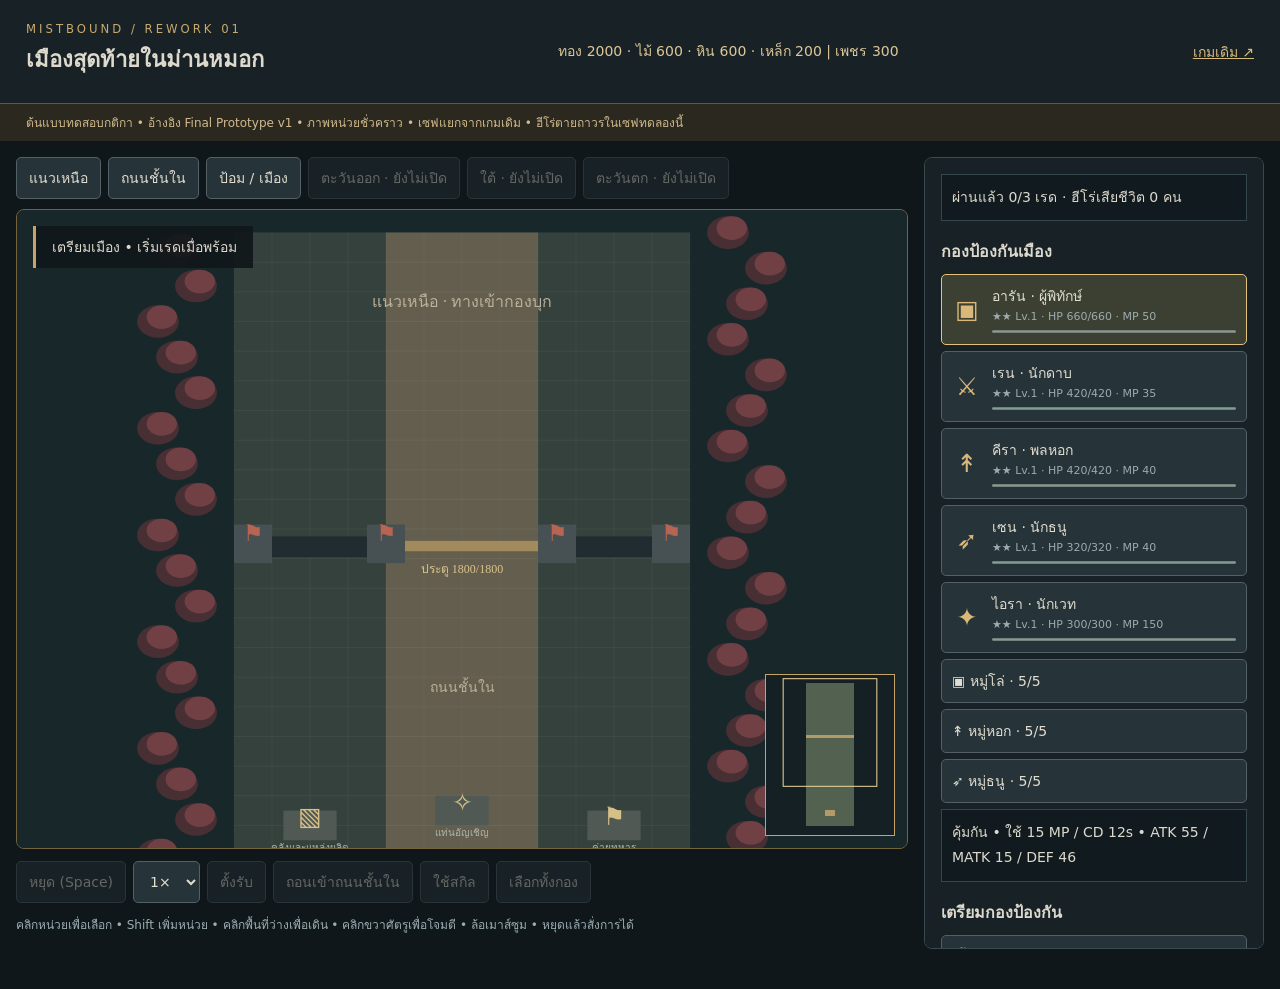
==== rework/index.html @ 0309b53c "Add isolated city defense rules prototype and staged rework plan" ====
<!doctype html>
<html lang="th">
  <meta charset="utf-8" /><meta
    name="viewport"
    content="width=device-width,initial-scale=1"
  /><title>Mistbound • City Defense Prototype</title
  ><link rel="stylesheet" href="style.css" />
  <body>
    <header>
      <div>
        <small>MISTBOUND / REWORK 01</small>
        <h1>เมืองสุดท้ายในม่านหมอก</h1>
      </div>
      <div id="resources"></div>
      <a href="../">เกมเดิม ↗</a>
    </header>
    <div class="notice">
      ต้นแบบทดสอบกติกา • อ้างอิง Final Prototype v1 • ภาพหน่วยชั่วคราว •
      เซฟแยกจากเกมเดิม • ฮีโร่ตายถาวรในเซฟทดลองนี้
    </div>
    <main>
      <section class="field">
        <nav id="zones"></nav>
        <div class="viewport">
          <canvas id="world"></canvas>
          <div id="banner"></div>
          <canvas
            id="minimap"
            width="128"
            height="160"
            aria-label="แผนที่ย่อ คลิกเพื่อเลื่อนกล้อง"
          ></canvas>
        </div>
        <div class="toolbar">
          <button id="pause">หยุด / เล่น (Space)</button
          ><select id="speed" aria-label="ความเร็ว">
            <option value="1">1×</option>
            <option value="2">2×</option>
            <option value="4">4×</option></select
          ><button id="hold">ตั้งรับ</button
          ><button id="retreat">ถอนเข้าถนนชั้นใน</button
          ><button id="skill">ใช้สกิล</button
          ><button id="all">เลือกทั้งกอง</button>
        </div>
        <p class="hint">
          คลิกหน่วยเพื่อเลือก • Shift เพิ่มหน่วย • คลิกพื้นที่ว่างเพื่อเดิน •
          คลิกขวาศัตรูเพื่อโจมตี • ล้อเมาส์ซูม • หยุดแล้วสั่งการได้
        </p>
        <div id="message" role="status"></div>
      </section>
      <aside>
        <div id="status"></div>
        <h2>กองป้องกันเมือง</h2>
        <div id="roster"></div>
        <div id="details"></div>
        <div id="controls"></div>
        <details>
          <summary>บันทึกเหตุการณ์ / การสูญเสีย</summary>
          <div id="log"></div>
        </details>
        <details>
          <summary>เครื่องมือทดสอบและเซฟ</summary>
          <p>โหมดทดสอบใช้เซฟทดลองเดียวกัน การสั่งให้ฮีโร่ตายยังมีผลถาวร</p>
          <label
            ><input type="checkbox" id="dev" />
            เปิดสถานการณ์ทดสอบก่อนเริ่มเรด</label
          >
          <div id="devActions"></div>
          <button id="export">ดาวน์โหลดเซฟ</button
          ><button id="reset">เริ่มเซฟทดลองใหม่…</button>
        </details>
      </aside>
    </main>
    <script type="module" src="app.mjs"></script>
  </body>
</html>
---- rework/style.css ----
:root {
  color-scheme: dark;
  font-family: Tahoma, system-ui, sans-serif;
  color: #ddd9cc;
  background: #10171a;
  font-size: 14px;
}
* {
  box-sizing: border-box;
}
body {
  margin: 0;
}
header {
  padding: 20px 26px;
  display: flex;
  align-items: center;
  justify-content: space-between;
  border-bottom: 1px solid #665735;
  background: #182125;
}
h1 {
  font-size: 22px;
  margin: 6px 0;
}
small {
  letter-spacing: 3px;
  color: #c8aa6c;
}
a {
  color: #d9bc7b;
}
h2 {
  font-size: 16px;
  margin: 18px 0 10px;
}
button,
select {
  font: inherit;
  padding: 9px 12px;
  color: #e1ddcf;
  background: #263339;
  border: 1px solid #536166;
  border-radius: 5px;
  cursor: pointer;
}
button:hover {
  border-color: #d2af69;
  background: #35474c;
}
button:disabled {
  opacity: 0.4;
  cursor: default;
}
.primary {
  background: #c6a467;
  color: #161d1e;
  border-color: #e0bf80;
  font-weight: bold;
}
.notice {
  padding: 9px 26px;
  background: #2b2820;
  color: #d1bb8d;
  font-size: 12px;
}
main {
  display: grid;
  grid-template-columns: minmax(0, 1fr) 340px;
  gap: 16px;
  padding: 16px;
  max-width: 1700px;
  margin: auto;
}
.field {
  min-width: 0;
}
nav,
.toolbar {
  display: flex;
  gap: 7px;
  flex-wrap: wrap;
  margin-bottom: 10px;
}
.viewport {
  height: 640px;
  max-height: 72vh;
  position: relative;
  border: 1px solid #77623e;
  border-radius: 8px;
  overflow: hidden;
  background: #18262a;
}
#world {
  width: 100%;
  height: 100%;
  display: block;
  touch-action: none;
}
#banner {
  position: absolute;
  top: 16px;
  left: 16px;
  background: #10171ae8;
  padding: 10px 16px;
  border-left: 3px solid #c6a467;
  pointer-events: none;
}
#minimap {
  position: absolute;
  bottom: 12px;
  right: 12px;
  border: 1px solid #c6a467;
  background: #152125;
  cursor: pointer;
}
.toolbar {
  margin-top: 12px;
}
.hint {
  color: #9aaeb3;
  font-size: 12px;
  line-height: 1.8;
}
aside {
  background: #182226;
  border: 1px solid #39494d;
  padding: 16px;
  border-radius: 8px;
  max-height: 88vh;
  overflow: auto;
}
.card {
  display: flex;
  align-items: center;
  gap: 10px;
  width: 100%;
  text-align: left;
  margin: 6px 0;
  padding: 10px;
}
.card.selected {
  border-color: #e5c279;
  background: #3c4032;
}
.card.dead {
  opacity: 0.45;
}
.badge {
  font-size: 25px;
  color: #d9b878;
  width: 30px;
  text-align: center;
}
.card span:last-child {
  flex: 1;
}
.card small {
  letter-spacing: 0;
  color: #9cabad;
  font-size: 11px;
}
progress {
  width: 100%;
  height: 5px;
  display: block;
  margin-top: 6px;
  accent-color: #7bb29a;
}
p {
  line-height: 1.7;
}
#resources {
  line-height: 1.8;
  color: #dbc798;
}
#status,
#details {
  padding: 10px;
  background: #111b1f;
  border: 1px solid #35474b;
  margin-bottom: 12px;
  line-height: 1.8;
}
#details:empty {
  display: none;
}
#controls button {
  margin: 4px 4px 4px 0;
}
#controls select {
  width: 100%;
  margin-bottom: 8px;
}
details {
  margin-top: 18px;
  border-top: 1px solid #3c494b;
  padding-top: 12px;
}
summary {
  cursor: pointer;
  color: #cbb889;
}
#log {
  font-size: 11px;
  line-height: 1.9;
  max-height: 250px;
  overflow: auto;
}
#message {
  min-height: 24px;
  color: #ebc67c;
}
#devActions {
  display: flex;
  flex-wrap: wrap;
  gap: 5px;
  margin: 10px 0;
}
.danger {
  color: #f39888;
}
label {
  display: block;
  margin: 8px 0;
}
@media (max-width: 850px) {
  main {
    grid-template-columns: 1fr;
  }
  aside {
    max-height: none;
  }
  header {
    padding: 14px;
    gap: 12px;
    flex-wrap: wrap;
  }
  h1 {
    font-size: 18px;
  }
  .viewport {
    height: 500px;
  }
  .notice {
    padding: 9px 14px;
  }
}
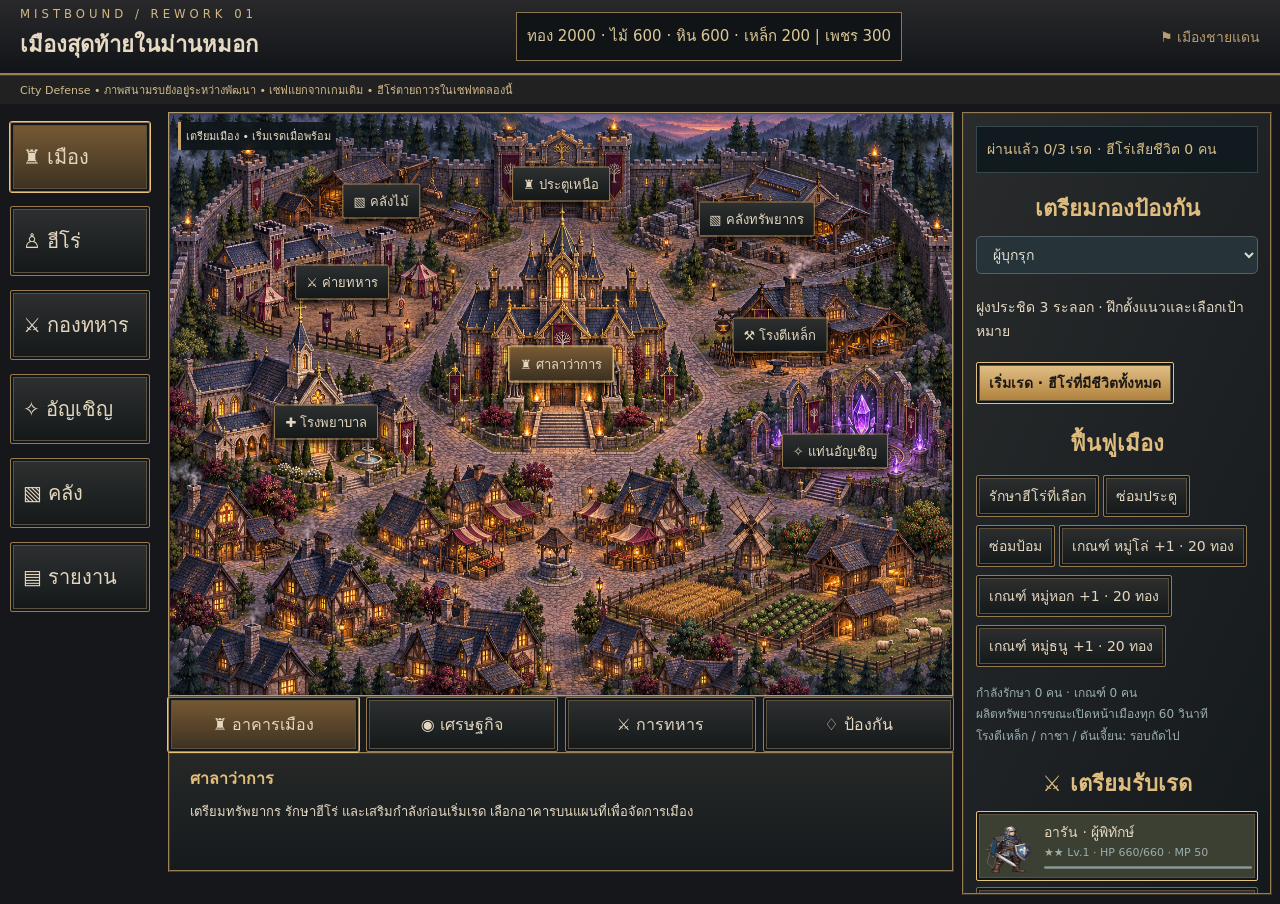
==== commit 8a91fd6d: "Replace main entry with interactive city interface and reuse hero presets" ====
--- a/rework/index.html
+++ b/rework/index.html
@@ -4,7 +4,7 @@
     name="viewport"
     content="width=device-width,initial-scale=1"
   /><title>Mistbound • City Defense Prototype</title
-  ><link rel="stylesheet" href="style.css" />
+  ><link rel="stylesheet" href="style.css" /><link rel="stylesheet" href="city.css" />
   <body>
     <header>
       <div>
@@ -12,17 +12,17 @@
         <h1>เมืองสุดท้ายในม่านหมอก</h1>
       </div>
       <div id="resources"></div>
-      <a href="../">เกมเดิม ↗</a>
+      <span class="city-seal">⚑ เมืองชายแดน</span>
     </header>
     <div class="notice">
-      ต้นแบบทดสอบกติกา • อ้างอิง Final Prototype v1 • ภาพหน่วยชั่วคราว •
+      City Defense • ภาพสนามรบยังอยู่ระหว่างพัฒนา •
       เซฟแยกจากเกมเดิม • ฮีโร่ตายถาวรในเซฟทดลองนี้
     </div>
-    <main>
+    <nav class="side-nav"><button data-panel="city">♜ เมือง</button><button data-panel="heroes">♙ ฮีโร่</button><button data-panel="barracks">⚔ กองทหาร</button><button data-panel="summon">✧ อัญเชิญ</button><button data-panel="stores">▧ คลัง</button><button data-panel="reports">▤ รายงาน</button></nav><main>
       <section class="field">
         <nav id="zones"></nav>
         <div class="viewport">
-          <canvas id="world"></canvas>
+          <div id="cityScene"><img src="../assets/city-defense-town.png" alt="เมืองกำแพงหินในป่าสน มีศาลาว่าการกลางเมือง"/><button style="left:22%;top:29%" data-panel="barracks">⚔ ค่ายทหาร</button><button style="left:27%;top:15%" data-panel="stores">▧ คลังไม้</button><button style="left:75%;top:18%" data-panel="stores">▧ คลังทรัพยากร</button><button style="left:50%;top:43%" data-panel="city">♜ ศาลาว่าการ</button><button style="left:20%;top:53%" data-panel="hospital">✚ โรงพยาบาล</button><button style="left:78%;top:38%" data-panel="smith">⚒ โรงตีเหล็ก</button><button style="left:85%;top:58%" data-panel="summon">✧ แท่นอัญเชิญ</button><button style="left:50%;top:12%" data-panel="defense">♜ ประตูเหนือ</button></div><canvas id="world"></canvas>
           <div id="banner"></div>
           <canvas
             id="minimap"
@@ -31,7 +31,7 @@
             aria-label="แผนที่ย่อ คลิกเพื่อเลื่อนกล้อง"
           ></canvas>
         </div>
-        <div class="toolbar">
+        <nav class="building-tabs"><button data-panel="city">♜ อาคารเมือง</button><button data-panel="stores">◉ เศรษฐกิจ</button><button data-panel="barracks">⚔ การทหาร</button><button data-panel="defense">♢ ป้องกัน</button></nav><section id="buildingPanel" aria-live="polite"></section><div class="toolbar">
           <button id="pause">หยุด / เล่น (Space)</button
           ><select id="speed" aria-label="ความเร็ว">
             <option value="1">1×</option>
@@ -50,10 +50,10 @@
       </section>
       <aside>
         <div id="status"></div>
-        <h2>กองป้องกันเมือง</h2>
+        <div id="controls"></div>
+        <h2>⚔ เตรียมรับเรด</h2>
         <div id="roster"></div>
         <div id="details"></div>
-        <div id="controls"></div>
         <details>
           <summary>บันทึกเหตุการณ์ / การสูญเสีย</summary>
           <div id="log"></div>
--- a/rework/city.css
+++ b/rework/city.css
@@ -0,0 +1 @@
+:root{background:#15171b;color:#e7dac3}header{background:linear-gradient(#29292b,#111418);border-bottom:3px ridge #9a8054;padding:10px 20px;height:76px}header h1{font-family:Georgia,serif;font-size:22px}header small{letter-spacing:4px;color:#d3b783}#resources{padding:10px;border:1px solid #8d7550;background:#111416;font-size:15px}.notice{font-size:11px;background:#222121;padding:5px 20px}.side-nav{position:absolute;left:0;top:112px;width:160px;padding:10px;display:flex;flex-direction:column;gap:14px}.side-nav button{font-size:20px;text-align:left;padding:18px 12px}button{border:1px solid #977a4e;border-radius:2px;background:linear-gradient(#2e3030,#141819);color:#e4d7bf;box-shadow:inset 0 0 0 2px #10161a,inset 0 0 0 3px #5d513e}button:hover,button:focus-visible,.chosen{outline:1px solid #ebc27a;background:linear-gradient(#785a34,#3b3021)}main{margin-left:160px;padding:8px;gap:8px;grid-template-columns:minmax(0,1fr) 310px;max-width:none}.viewport{max-height:none;height:65vh;min-height:420px;border:2px ridge #b2986a;border-radius:0}#cityScene{display:none;position:absolute;inset:0}#cityScene img{height:100%;width:100%;object-fit:fill}#cityScene button{position:absolute;transform:translate(-50%,-50%);white-space:nowrap;font-size:13px;padding:6px 10px;box-shadow:0 3px 10px #000}.in-city #cityScene{display:block}.in-city #world,.in-city #minimap,.in-city #zones,.in-city .toolbar,.in-city .field>.hint{display:none}.in-city #banner{font-size:11px;top:8px;left:8px;padding:5px}.building-tabs{display:flex;margin:0;background:#171b1e}.building-tabs button{flex:1;font-size:16px;padding:14px 4px}#buildingPanel{min-height:120px;background:linear-gradient(#262827,#151a1d);border:2px ridge #9b8159;padding:12px 20px;font-size:13px}#buildingPanel h2{margin:0 0 10px;color:#e3be7b}#buildingPanel button{margin:5px}body:not(.in-city) #buildingPanel,body:not(.in-city) .building-tabs{display:none}aside{border:2px ridge #947b52;border-radius:0;background:linear-gradient(115deg,#292b2c,#14191c);max-height:87vh;padding:12px}aside h2{color:#dfbd7e;font-size:22px;text-align:center}.card{padding:5px;min-height:70px;border-color:#776b55}.badge{width:52px;height:58px;flex-shrink:0}.hero-art{display:block;position:relative;width:100%;height:100%;overflow:hidden}.painted-art{position:absolute;inset:0;background-image:url('../assets/hero-atlas.png');background-size:700% 800%;background-position:var(--art-x) var(--art-y)}.costume-cape,.costume-trim{position:absolute;inset:0;width:100%;height:100%;z-index:1}.primary{background:linear-gradient(#e4c38a,#ad7d39);color:#1b1711}#status{color:#d7bd8c}.city-seal{color:#b99d6d}button:focus-visible{outline:3px solid #fff1b4}@media(max-width:1050px){.side-nav{width:110px}.side-nav button{font-size:15px;padding:14px 7px}main{margin-left:110px;grid-template-columns:minmax(0,1fr) 270px}#cityScene button{font-size:10px}}@media(max-width:760px){header{height:auto;flex-wrap:wrap}#resources{font-size:12px}.side-nav{position:static;width:auto;flex-direction:row;overflow:auto;padding:6px;gap:6px}.side-nav button{white-space:nowrap}main{margin:0;grid-template-columns:1fr}.viewport{height:62vw;min-height:300px}#cityScene button{font-size:10px;padding:5px}.building-tabs button{font-size:12px}aside{max-height:none}.city-seal{display:none}}
